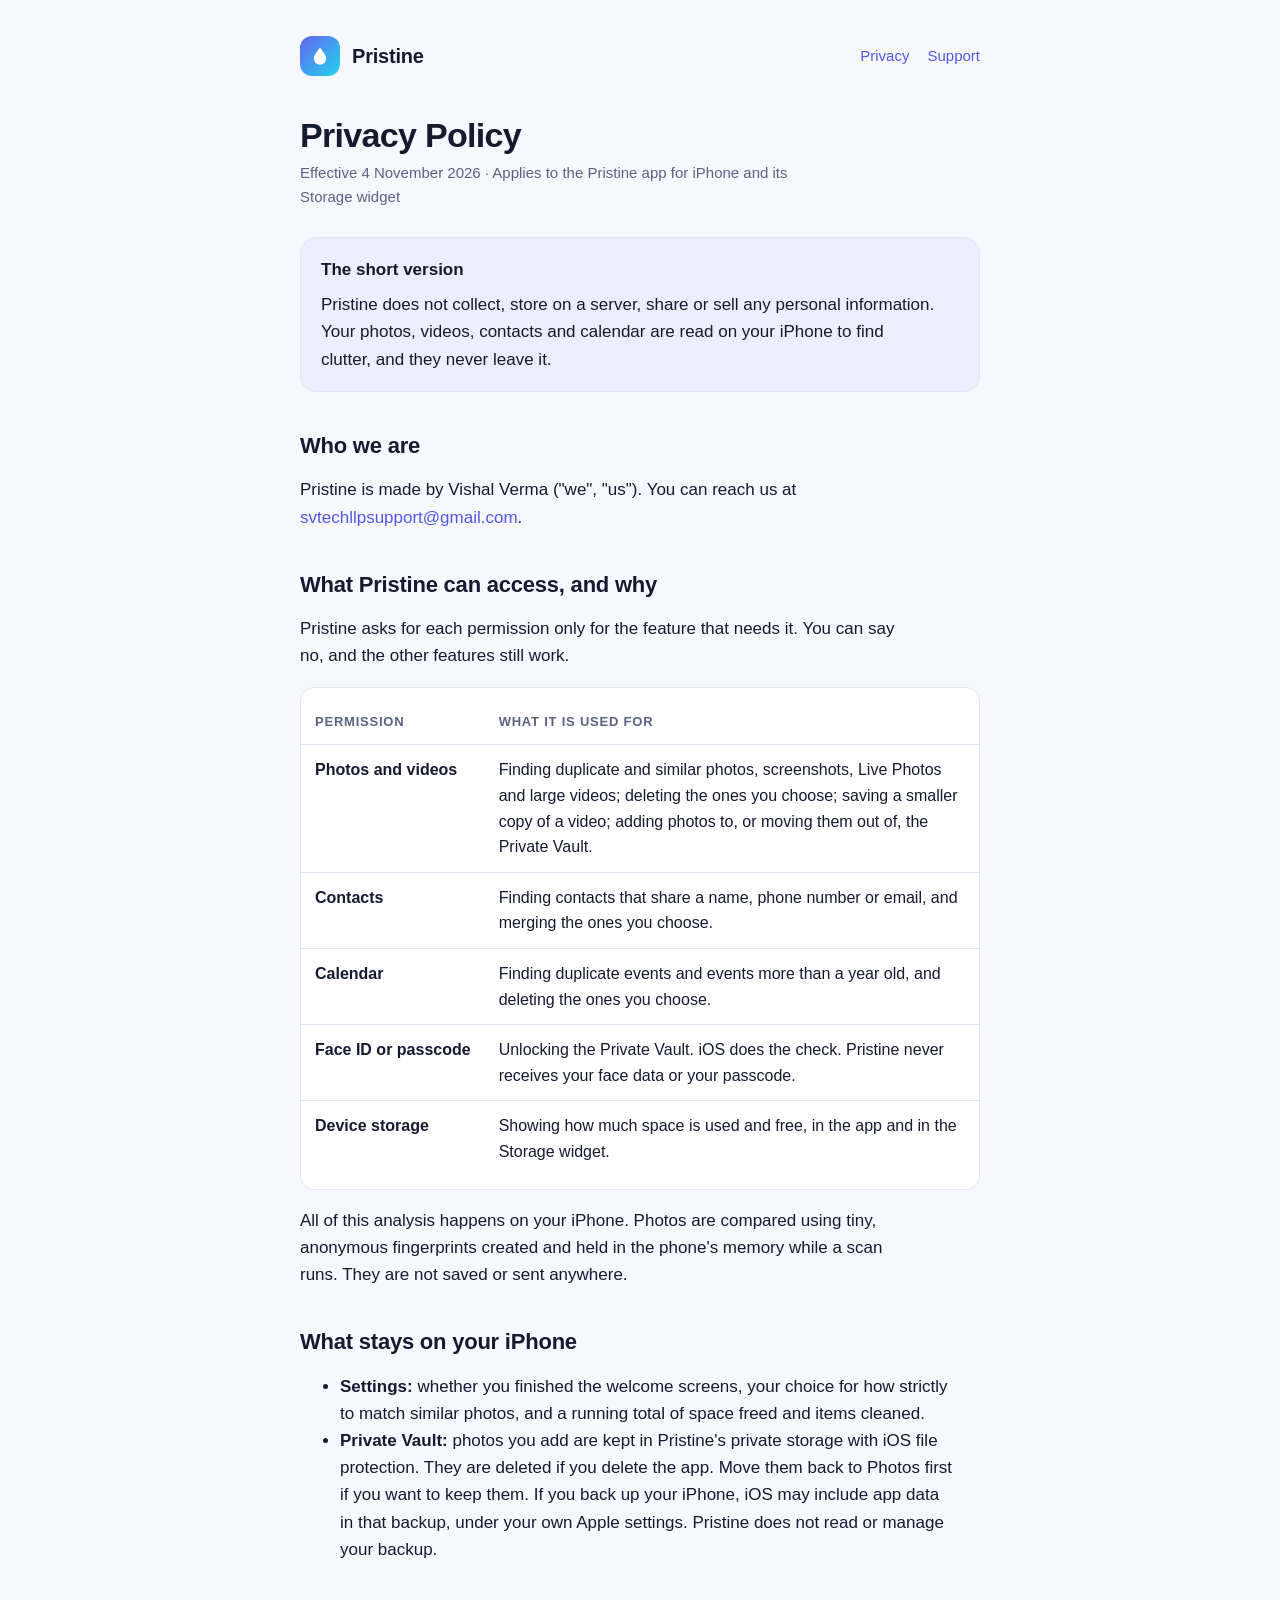
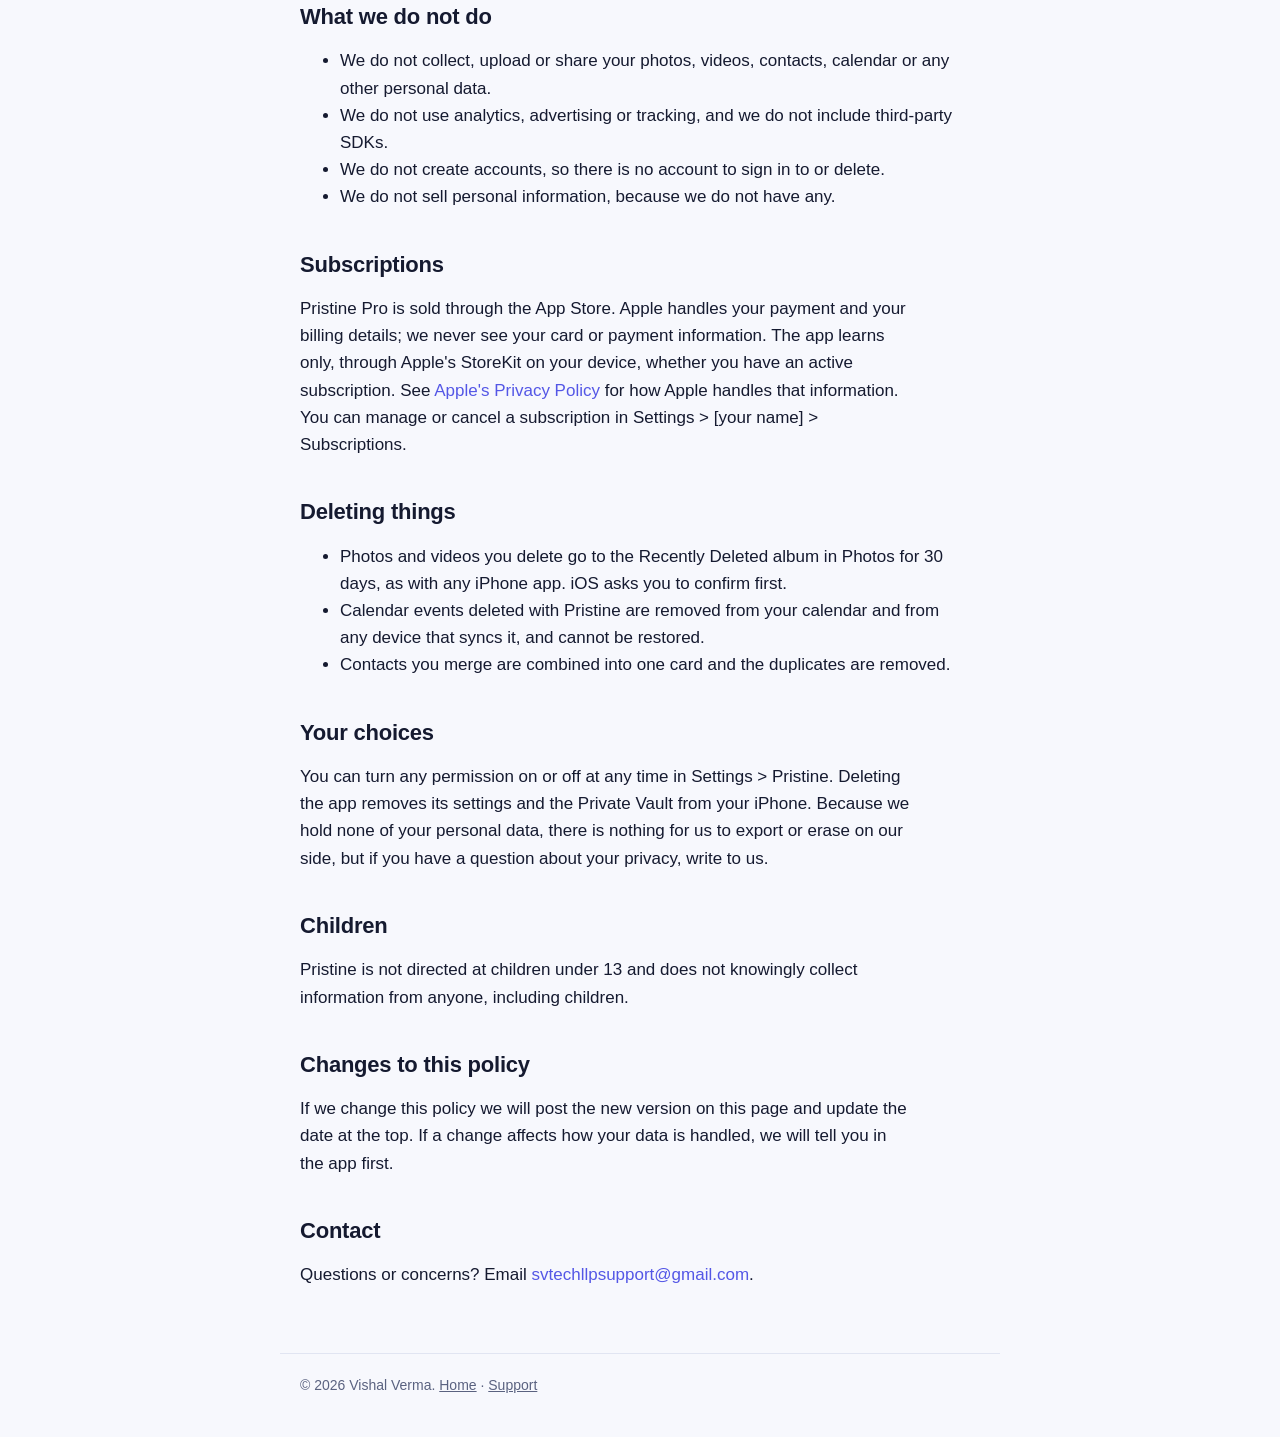
==== privacy.html @ 61d77c99 "Add Pristine privacy policy, support and home pages Co-Authored-By: Claude Sonnet 5.5 <noreply@anthr" ====
<!doctype html>
<html lang="en">
<head>
<meta charset="utf-8"><meta name="viewport" content="width=device-width, initial-scale=1"><link rel="stylesheet" href="style.css">
<title>Pristine Privacy Policy</title>
<meta name="description" content="Pristine does not collect, share or sell your data. Everything stays on your iPhone.">
</head>
<body>
<header>
  <a class="brand" href="index.html" style="display:flex;align-items:center;gap:12px;color:inherit;text-decoration:none"><span class="mark" aria-hidden="true"><svg viewBox="0 0 24 24"><path d="M12 2.5c.4 0 .8.2 1 .6 2.4 4 6.5 7.8 6.5 12a7.5 7.5 0 0 1-15 0c0-4.2 4.1-8 6.5-12 .2-.4.6-.6 1-.6Z"/></svg></span> Pristine</a>
  <nav aria-label="Pages"><a href="privacy.html" aria-current="page">Privacy</a><a href="support.html">Support</a></nav>
</header>
<main>
  <h1>Privacy Policy</h1>
  <p class="meta">Effective 4 November 2026 &middot; Applies to the Pristine app for iPhone and its Storage widget</p>

  <div class="summary">
    <p><strong>The short version</strong></p>
    <p>Pristine does not collect, store on a server, share or sell any personal information. Your photos, videos, contacts and calendar are read on your iPhone to find clutter, and they never leave it.</p>
  </div>

  <h2>Who we are</h2>
  <p>Pristine is made by Vishal Verma ("we", "us"). You can reach us at <a href="mailto:svtechllpsupport@gmail.com">svtechllpsupport@gmail.com</a>.</p>

  <h2>What Pristine can access, and why</h2>
  <p>Pristine asks for each permission only for the feature that needs it. You can say no, and the other features still work.</p>
  <div class="table-wrap"><table>
    <thead><tr><th>Permission</th><th>What it is used for</th></tr></thead>
    <tbody>
      <tr><td>Photos and videos</td><td>Finding duplicate and similar photos, screenshots, Live Photos and large videos; deleting the ones you choose; saving a smaller copy of a video; adding photos to, or moving them out of, the Private Vault.</td></tr>
      <tr><td>Contacts</td><td>Finding contacts that share a name, phone number or email, and merging the ones you choose.</td></tr>
      <tr><td>Calendar</td><td>Finding duplicate events and events more than a year old, and deleting the ones you choose.</td></tr>
      <tr><td>Face ID or passcode</td><td>Unlocking the Private Vault. iOS does the check. Pristine never receives your face data or your passcode.</td></tr>
      <tr><td>Device storage</td><td>Showing how much space is used and free, in the app and in the Storage widget.</td></tr>
    </tbody>
  </table></div>
  <p>All of this analysis happens on your iPhone. Photos are compared using tiny, anonymous fingerprints created and held in the phone's memory while a scan runs. They are not saved or sent anywhere.</p>

  <h2>What stays on your iPhone</h2>
  <ul>
    <li><strong>Settings:</strong> whether you finished the welcome screens, your choice for how strictly to match similar photos, and a running total of space freed and items cleaned.</li>
    <li><strong>Private Vault:</strong> photos you add are kept in Pristine's private storage with iOS file protection. They are deleted if you delete the app. Move them back to Photos first if you want to keep them. If you back up your iPhone, iOS may include app data in that backup, under your own Apple settings. Pristine does not read or manage your backup.</li>
  </ul>

  <h2>What we do not do</h2>
  <ul>
    <li>We do not collect, upload or share your photos, videos, contacts, calendar or any other personal data.</li>
    <li>We do not use analytics, advertising or tracking, and we do not include third-party SDKs.</li>
    <li>We do not create accounts, so there is no account to sign in to or delete.</li>
    <li>We do not sell personal information, because we do not have any.</li>
  </ul>

  <h2>Subscriptions</h2>
  <p>Pristine Pro is sold through the App Store. Apple handles your payment and your billing details; we never see your card or payment information. The app learns only, through Apple's StoreKit on your device, whether you have an active subscription. See <a href="https://www.apple.com/legal/privacy/">Apple's Privacy Policy</a> for how Apple handles that information. You can manage or cancel a subscription in Settings &gt; [your name] &gt; Subscriptions.</p>

  <h2>Deleting things</h2>
  <ul>
    <li>Photos and videos you delete go to the Recently Deleted album in Photos for 30 days, as with any iPhone app. iOS asks you to confirm first.</li>
    <li>Calendar events deleted with Pristine are removed from your calendar and from any device that syncs it, and cannot be restored.</li>
    <li>Contacts you merge are combined into one card and the duplicates are removed.</li>
  </ul>

  <h2>Your choices</h2>
  <p>You can turn any permission on or off at any time in Settings &gt; Pristine. Deleting the app removes its settings and the Private Vault from your iPhone. Because we hold none of your personal data, there is nothing for us to export or erase on our side, but if you have a question about your privacy, write to us.</p>

  <h2>Children</h2>
  <p>Pristine is not directed at children under 13 and does not knowingly collect information from anyone, including children.</p>

  <h2>Changes to this policy</h2>
  <p>If we change this policy we will post the new version on this page and update the date at the top. If a change affects how your data is handled, we will tell you in the app first.</p>

  <h2>Contact</h2>
  <p>Questions or concerns? Email <a href="mailto:svtechllpsupport@gmail.com">svtechllpsupport@gmail.com</a>.</p>
</main>
<footer>&copy; 2026 Vishal Verma. <a href="index.html">Home</a> &middot; <a href="support.html">Support</a></footer>
</body>
</html>
---- style.css ----
:root {
  --bg: #f7f8fd;
  --card: #ffffff;
  --fg: #151a30;
  --muted: #5a6280;
  --line: #e1e5f2;
  --accent: #5457e6;
  --accent-soft: #eceefe;
}
@media (prefers-color-scheme: dark) {
  :root {
    --bg: #0b1026;
    --card: #131a38;
    --fg: #eef0ff;
    --muted: #a3abcc;
    --line: #232c55;
    --accent: #8b8ef5;
    --accent-soft: #1c2352;
  }
}
* { box-sizing: border-box; }
html { -webkit-text-size-adjust: 100%; }
body {
  margin: 0;
  background: var(--bg);
  color: var(--fg);
  font: 17px/1.6 -apple-system, BlinkMacSystemFont, "SF Pro Text", "Segoe UI", Roboto, Helvetica, Arial, sans-serif;
}
header, main, footer {
  width: min(720px, 100%);
  margin: 0 auto;
  padding-left: max(20px, env(safe-area-inset-left));
  padding-right: max(20px, env(safe-area-inset-right));
}
header { padding-top: 36px; padding-bottom: 8px; display: flex; align-items: center; gap: 12px; }
.mark {
  width: 40px; height: 40px; border-radius: 12px;
  background: linear-gradient(135deg, #6366f1, #22d3ee);
  display: grid; place-items: center; flex: none;
}
.mark svg { width: 20px; height: 20px; fill: #fff; }
.brand { font-weight: 700; font-size: 20px; letter-spacing: -0.01em; }
nav { margin-left: auto; display: flex; gap: 18px; font-size: 15px; }
a { color: var(--accent); text-decoration: none; }
a:hover { text-decoration: underline; }
a:focus-visible { outline: 3px solid var(--accent); outline-offset: 3px; border-radius: 4px; }
main { padding-top: 24px; padding-bottom: 48px; }
h1 { font-size: 34px; line-height: 1.15; letter-spacing: -0.02em; margin: 8px 0 6px; text-wrap: balance; }
h2 { font-size: 22px; line-height: 1.25; margin: 40px 0 8px; letter-spacing: -0.01em; text-wrap: balance; }
p, li { max-width: 65ch; }
.lead { font-size: 19px; color: var(--muted); }
.meta { color: var(--muted); font-size: 15px; margin: 0 0 28px; }
.summary {
  background: var(--accent-soft); border: 1px solid var(--line); border-radius: 16px;
  padding: 18px 20px; margin: 20px 0;
}
.summary p { margin: 0 0 8px; }
.summary p:last-child { margin: 0; }
table { width: 100%; border-collapse: collapse; margin: 12px 0; font-size: 16px; }
.table-wrap { overflow-x: auto; border: 1px solid var(--line); border-radius: 14px; background: var(--card); }
th, td { text-align: left; padding: 12px 14px; border-bottom: 1px solid var(--line); vertical-align: top; }
th { font-size: 13px; text-transform: uppercase; letter-spacing: 0.06em; color: var(--muted); }
tr:last-child td { border-bottom: 0; }
td:first-child { font-weight: 600; white-space: nowrap; }
details { background: var(--card); border: 1px solid var(--line); border-radius: 14px; padding: 4px 18px; margin: 10px 0; }
summary { cursor: pointer; padding: 12px 0; font-weight: 600; }
details p { margin: 0 0 14px; }
.cards { display: grid; gap: 12px; grid-template-columns: repeat(auto-fit, minmax(220px, 1fr)); margin: 20px 0; }
.card { background: var(--card); border: 1px solid var(--line); border-radius: 16px; padding: 16px 18px; }
.card strong { display: block; margin-bottom: 4px; }
.card span { color: var(--muted); font-size: 15px; }
footer { padding-top: 20px; padding-bottom: 40px; color: var(--muted); font-size: 14px; border-top: 1px solid var(--line); }
footer a { color: inherit; text-decoration: underline; }
@media (max-width: 480px) { h1 { font-size: 29px; } td:first-child { white-space: normal; } }
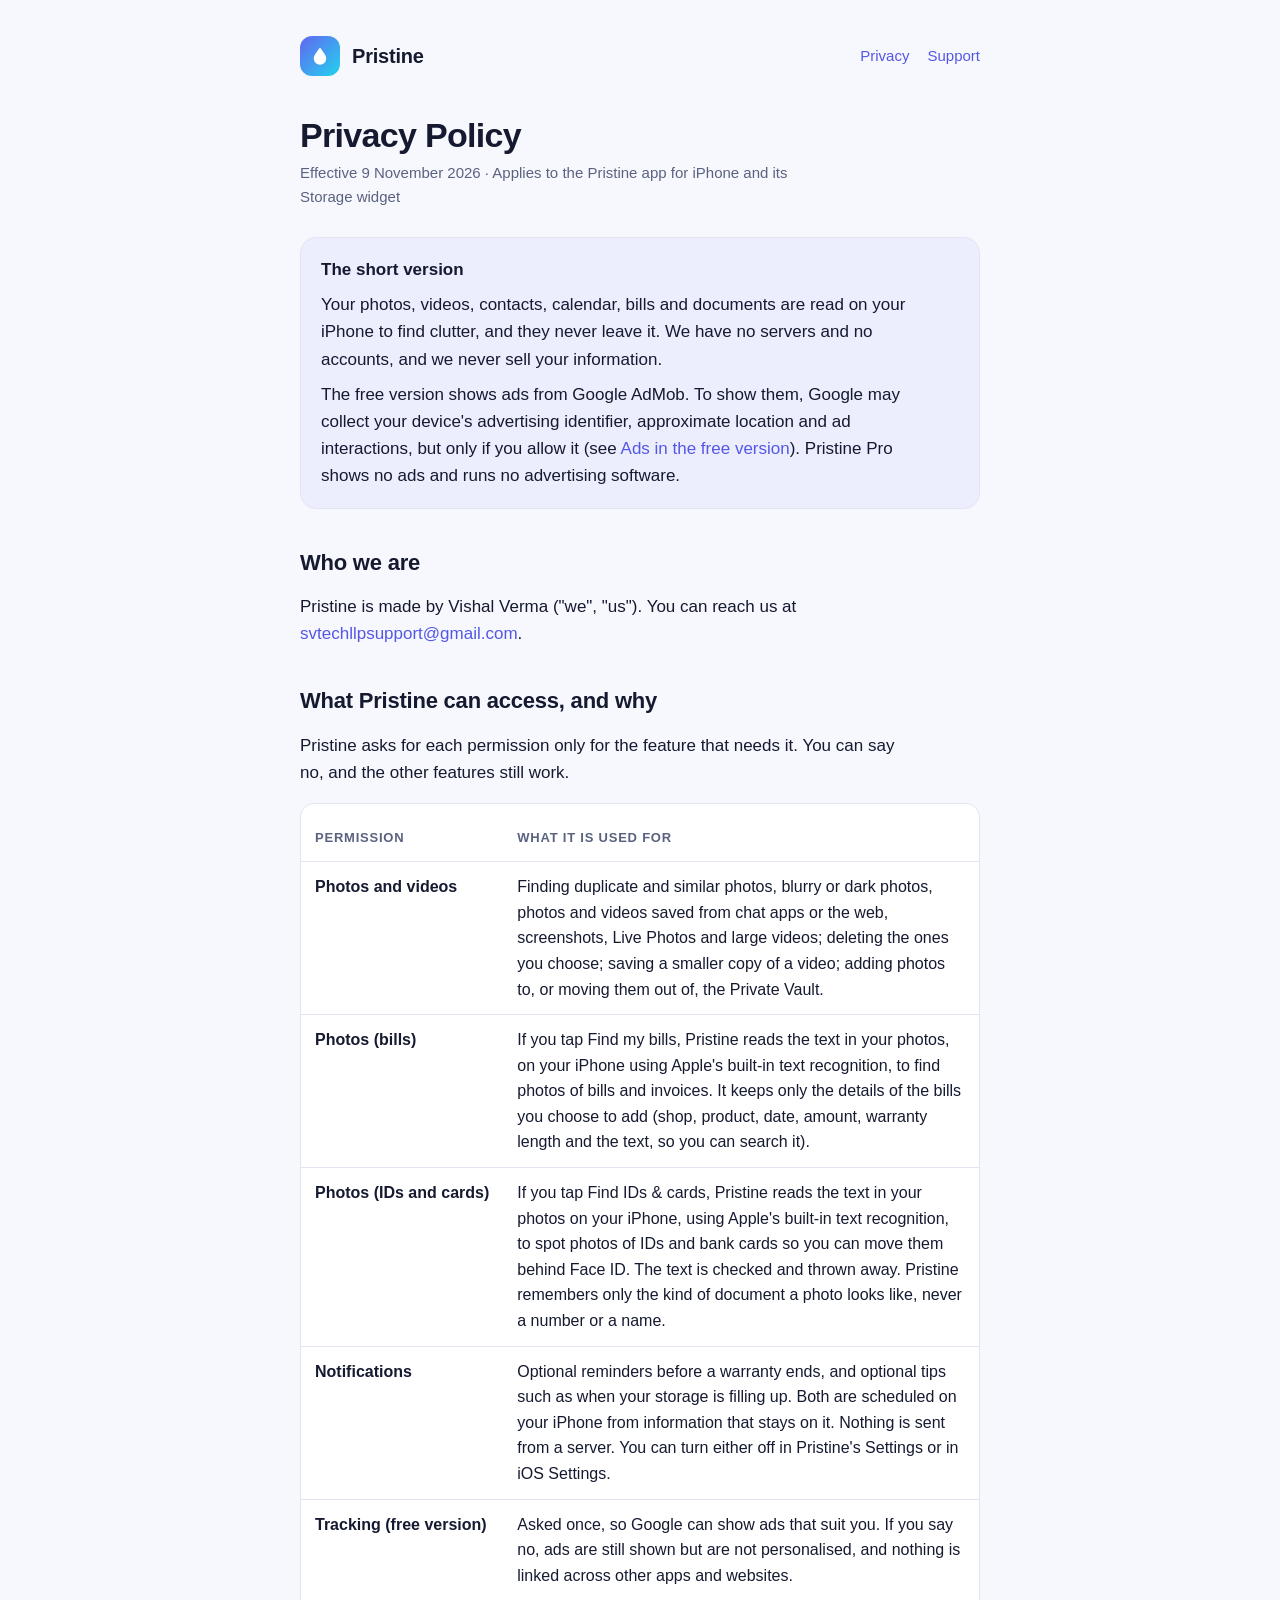
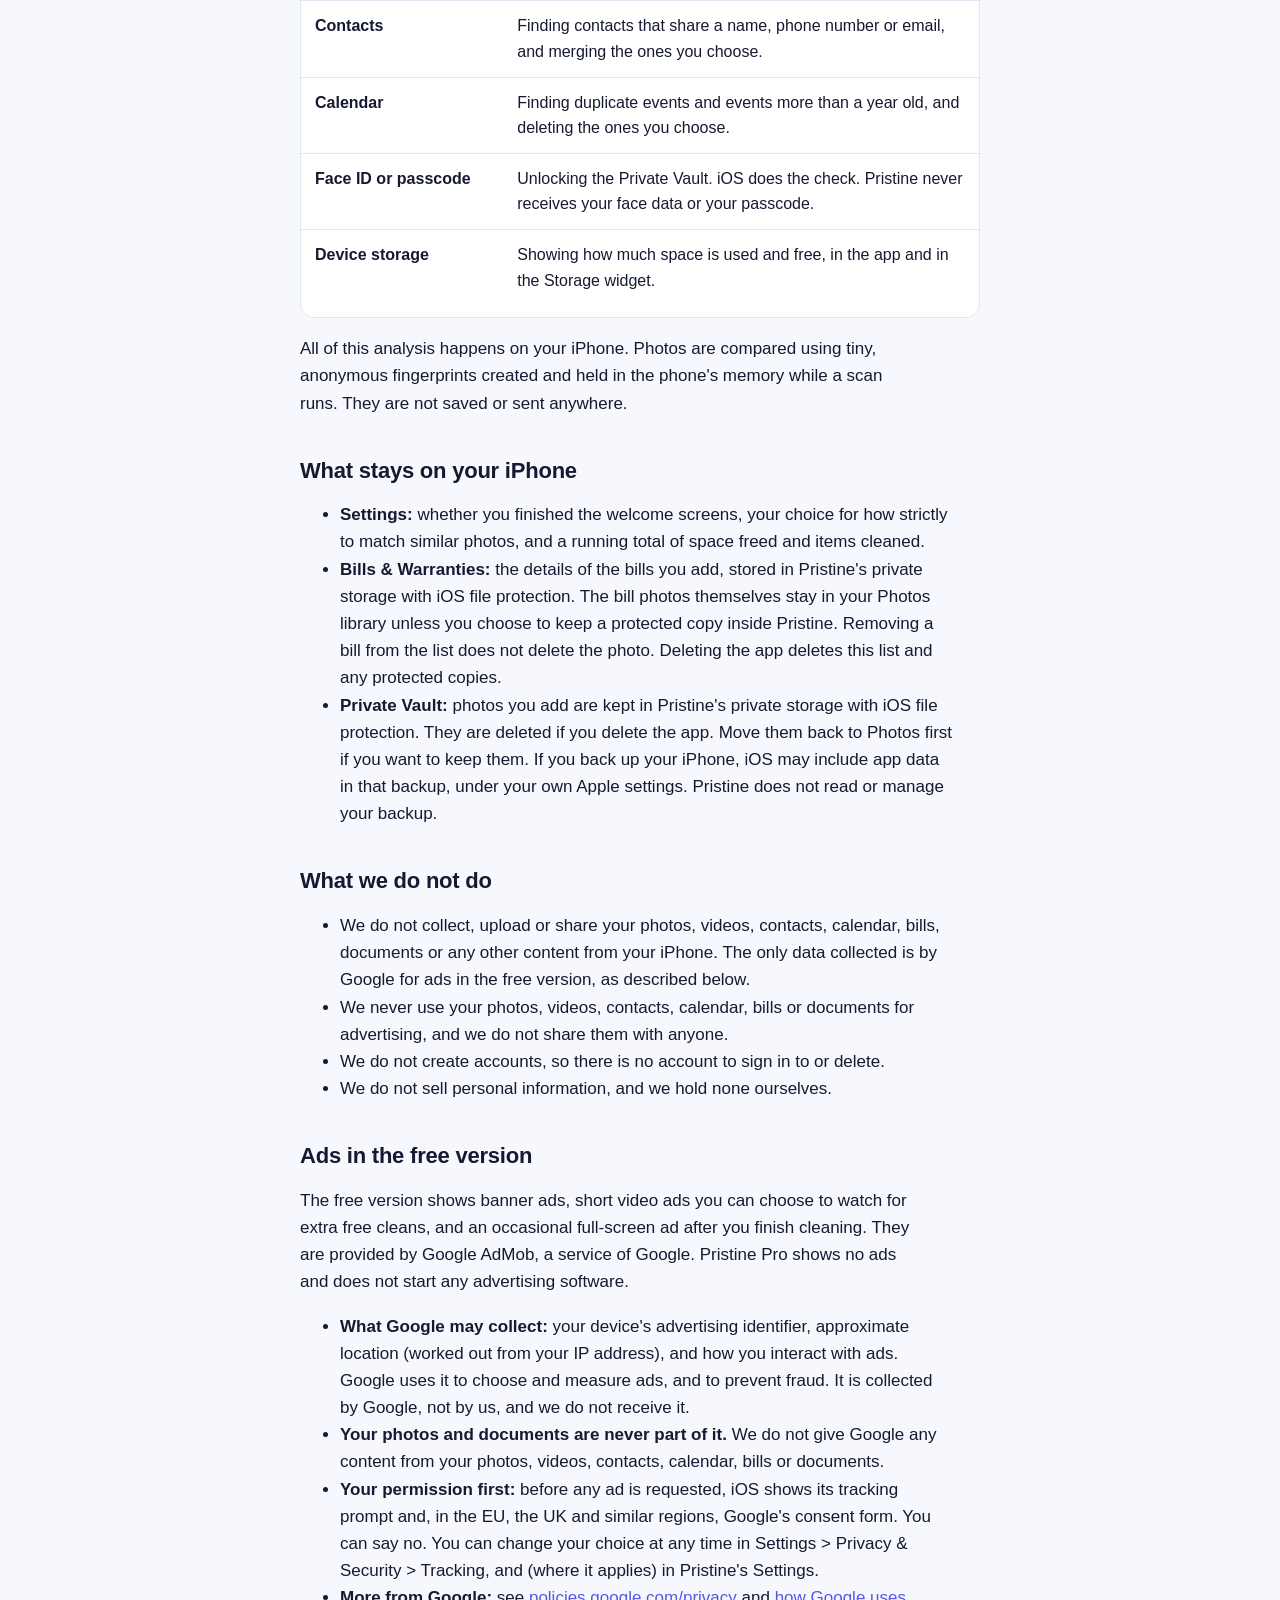
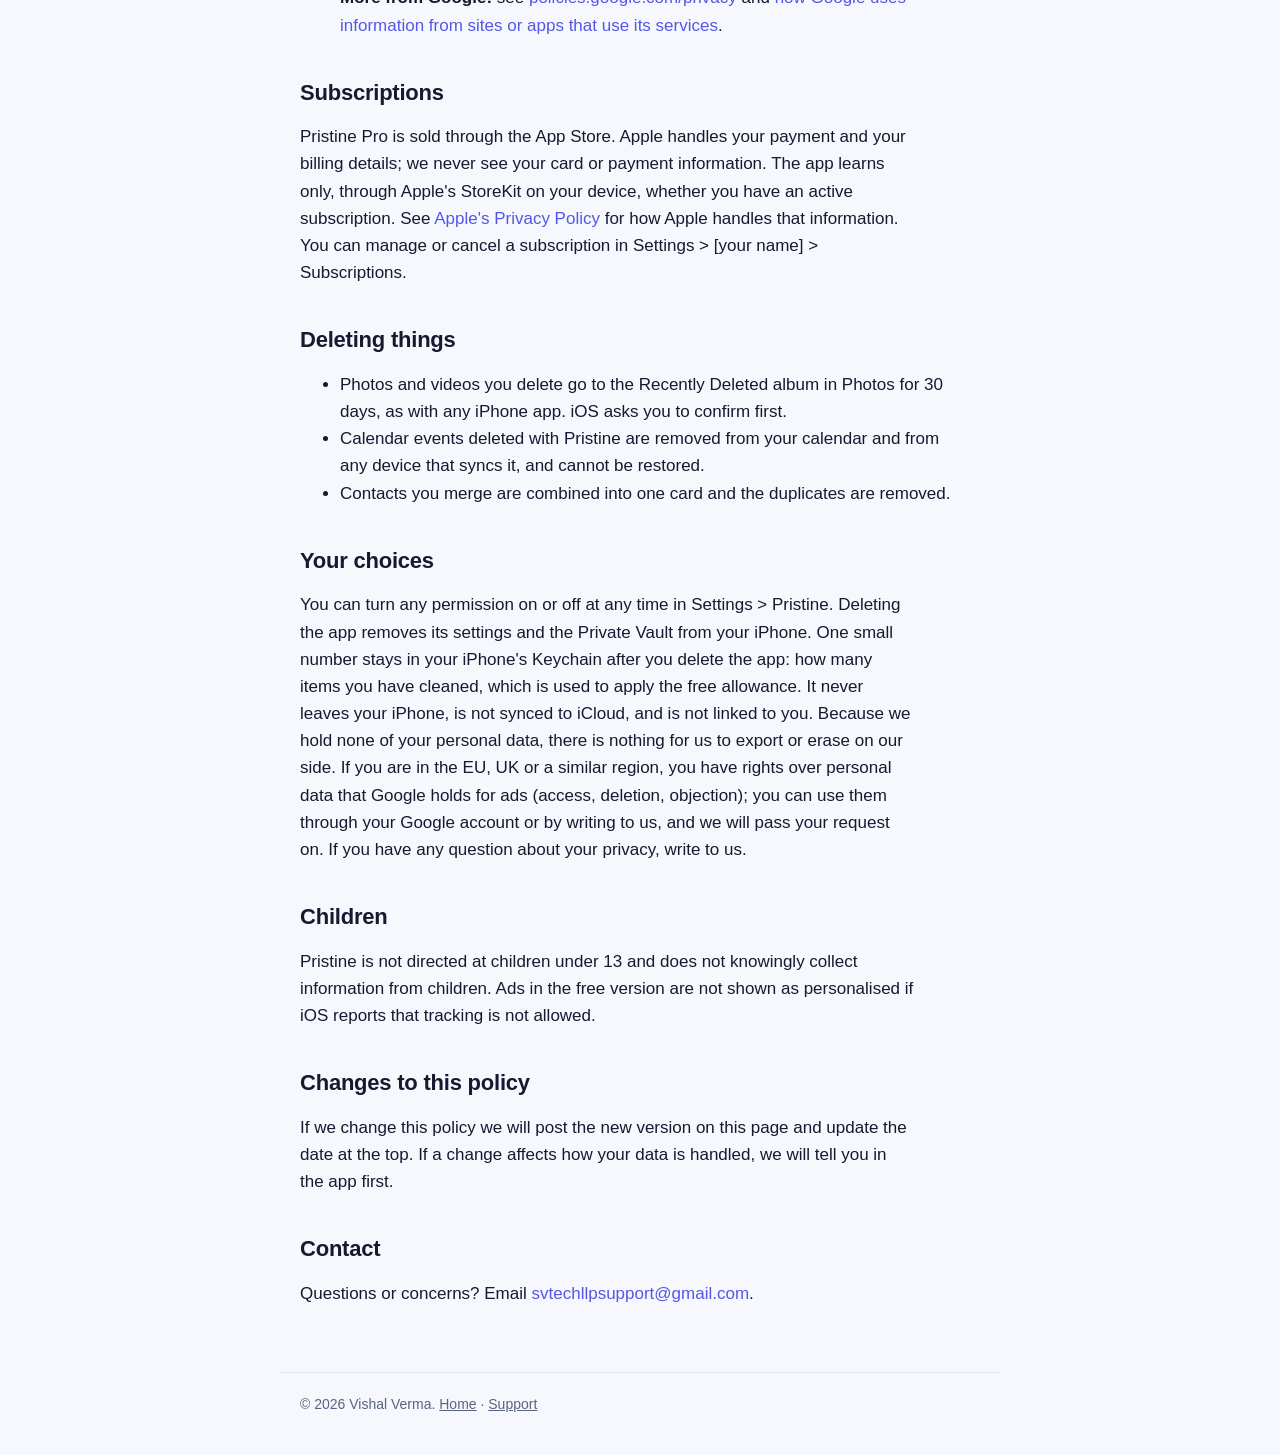
==== commit a4cdd922: "Update privacy policy and support pages for ads, tips and bills" ====
--- a/privacy.html
+++ b/privacy.html
@@ -3,7 +3,7 @@
 <head>
 <meta charset="utf-8"><meta name="viewport" content="width=device-width, initial-scale=1"><link rel="stylesheet" href="style.css">
 <title>Pristine Privacy Policy</title>
-<meta name="description" content="Pristine does not collect, share or sell your data. Everything stays on your iPhone.">
+<meta name="description" content="Your photos, videos, contacts, calendar and documents never leave your iPhone. The free version shows ads from Google AdMob, only with your permission.">
 </head>
 <body>
 <header>
@@ -12,11 +12,12 @@
 </header>
 <main>
   <h1>Privacy Policy</h1>
-  <p class="meta">Effective 4 November 2026 &middot; Applies to the Pristine app for iPhone and its Storage widget</p>
+  <p class="meta">Effective 9 November 2026 &middot; Applies to the Pristine app for iPhone and its Storage widget</p>
 
   <div class="summary">
     <p><strong>The short version</strong></p>
-    <p>Pristine does not collect, store on a server, share or sell any personal information. Your photos, videos, contacts and calendar are read on your iPhone to find clutter, and they never leave it.</p>
+    <p>Your photos, videos, contacts, calendar, bills and documents are read on your iPhone to find clutter, and they never leave it. We have no servers and no accounts, and we never sell your information.</p>
+    <p>The free version shows ads from Google AdMob. To show them, Google may collect your device's advertising identifier, approximate location and ad interactions, but only if you allow it (see <a href="#ads">Ads in the free version</a>). Pristine Pro shows no ads and runs no advertising software.</p>
   </div>
 
   <h2>Who we are</h2>
@@ -27,7 +28,11 @@
   <div class="table-wrap"><table>
     <thead><tr><th>Permission</th><th>What it is used for</th></tr></thead>
     <tbody>
-      <tr><td>Photos and videos</td><td>Finding duplicate and similar photos, screenshots, Live Photos and large videos; deleting the ones you choose; saving a smaller copy of a video; adding photos to, or moving them out of, the Private Vault.</td></tr>
+      <tr><td>Photos and videos</td><td>Finding duplicate and similar photos, blurry or dark photos, photos and videos saved from chat apps or the web, screenshots, Live Photos and large videos; deleting the ones you choose; saving a smaller copy of a video; adding photos to, or moving them out of, the Private Vault.</td></tr>
+      <tr><td>Photos (bills)</td><td>If you tap Find my bills, Pristine reads the text in your photos, on your iPhone using Apple's built-in text recognition, to find photos of bills and invoices. It keeps only the details of the bills you choose to add (shop, product, date, amount, warranty length and the text, so you can search it).</td></tr>
+      <tr><td>Photos (IDs and cards)</td><td>If you tap Find IDs &amp; cards, Pristine reads the text in your photos on your iPhone, using Apple's built-in text recognition, to spot photos of IDs and bank cards so you can move them behind Face ID. The text is checked and thrown away. Pristine remembers only the kind of document a photo looks like, never a number or a name.</td></tr>
+      <tr><td>Notifications</td><td>Optional reminders before a warranty ends, and optional tips such as when your storage is filling up. Both are scheduled on your iPhone from information that stays on it. Nothing is sent from a server. You can turn either off in Pristine's Settings or in iOS Settings.</td></tr>
+      <tr><td>Tracking (free version)</td><td>Asked once, so Google can show ads that suit you. If you say no, ads are still shown but are not personalised, and nothing is linked across other apps and websites.</td></tr>
       <tr><td>Contacts</td><td>Finding contacts that share a name, phone number or email, and merging the ones you choose.</td></tr>
       <tr><td>Calendar</td><td>Finding duplicate events and events more than a year old, and deleting the ones you choose.</td></tr>
       <tr><td>Face ID or passcode</td><td>Unlocking the Private Vault. iOS does the check. Pristine never receives your face data or your passcode.</td></tr>
@@ -39,15 +44,25 @@
   <h2>What stays on your iPhone</h2>
   <ul>
     <li><strong>Settings:</strong> whether you finished the welcome screens, your choice for how strictly to match similar photos, and a running total of space freed and items cleaned.</li>
+    <li><strong>Bills &amp; Warranties:</strong> the details of the bills you add, stored in Pristine's private storage with iOS file protection. The bill photos themselves stay in your Photos library unless you choose to keep a protected copy inside Pristine. Removing a bill from the list does not delete the photo. Deleting the app deletes this list and any protected copies.</li>
     <li><strong>Private Vault:</strong> photos you add are kept in Pristine's private storage with iOS file protection. They are deleted if you delete the app. Move them back to Photos first if you want to keep them. If you back up your iPhone, iOS may include app data in that backup, under your own Apple settings. Pristine does not read or manage your backup.</li>
   </ul>
 
   <h2>What we do not do</h2>
   <ul>
-    <li>We do not collect, upload or share your photos, videos, contacts, calendar or any other personal data.</li>
-    <li>We do not use analytics, advertising or tracking, and we do not include third-party SDKs.</li>
+    <li>We do not collect, upload or share your photos, videos, contacts, calendar, bills, documents or any other content from your iPhone. The only data collected is by Google for ads in the free version, as described below.</li>
+    <li>We never use your photos, videos, contacts, calendar, bills or documents for advertising, and we do not share them with anyone.</li>
     <li>We do not create accounts, so there is no account to sign in to or delete.</li>
-    <li>We do not sell personal information, because we do not have any.</li>
+    <li>We do not sell personal information, and we hold none ourselves.</li>
+  </ul>
+
+  <h2 id="ads">Ads in the free version</h2>
+  <p>The free version shows banner ads, short video ads you can choose to watch for extra free cleans, and an occasional full-screen ad after you finish cleaning. They are provided by Google AdMob, a service of Google. Pristine Pro shows no ads and does not start any advertising software.</p>
+  <ul>
+    <li><strong>What Google may collect:</strong> your device's advertising identifier, approximate location (worked out from your IP address), and how you interact with ads. Google uses it to choose and measure ads, and to prevent fraud. It is collected by Google, not by us, and we do not receive it.</li>
+    <li><strong>Your photos and documents are never part of it.</strong> We do not give Google any content from your photos, videos, contacts, calendar, bills or documents.</li>
+    <li><strong>Your permission first:</strong> before any ad is requested, iOS shows its tracking prompt and, in the EU, the UK and similar regions, Google's consent form. You can say no. You can change your choice at any time in Settings &gt; Privacy &amp; Security &gt; Tracking, and (where it applies) in Pristine's Settings.</li>
+    <li><strong>More from Google:</strong> see <a href="https://policies.google.com/privacy">policies.google.com/privacy</a> and <a href="https://policies.google.com/technologies/partner-sites">how Google uses information from sites or apps that use its services</a>.</li>
   </ul>
 
   <h2>Subscriptions</h2>
@@ -61,10 +76,10 @@
   </ul>
 
   <h2>Your choices</h2>
-  <p>You can turn any permission on or off at any time in Settings &gt; Pristine. Deleting the app removes its settings and the Private Vault from your iPhone. Because we hold none of your personal data, there is nothing for us to export or erase on our side, but if you have a question about your privacy, write to us.</p>
+  <p>You can turn any permission on or off at any time in Settings &gt; Pristine. Deleting the app removes its settings and the Private Vault from your iPhone. One small number stays in your iPhone's Keychain after you delete the app: how many items you have cleaned, which is used to apply the free allowance. It never leaves your iPhone, is not synced to iCloud, and is not linked to you. Because we hold none of your personal data, there is nothing for us to export or erase on our side. If you are in the EU, UK or a similar region, you have rights over personal data that Google holds for ads (access, deletion, objection); you can use them through your Google account or by writing to us, and we will pass your request on. If you have any question about your privacy, write to us.</p>
 
   <h2>Children</h2>
-  <p>Pristine is not directed at children under 13 and does not knowingly collect information from anyone, including children.</p>
+  <p>Pristine is not directed at children under 13 and does not knowingly collect information from children. Ads in the free version are not shown as personalised if iOS reports that tracking is not allowed.</p>
 
   <h2>Changes to this policy</h2>
   <p>If we change this policy we will post the new version on this page and update the date at the top. If a change affects how your data is handled, we will tell you in the app first.</p>
